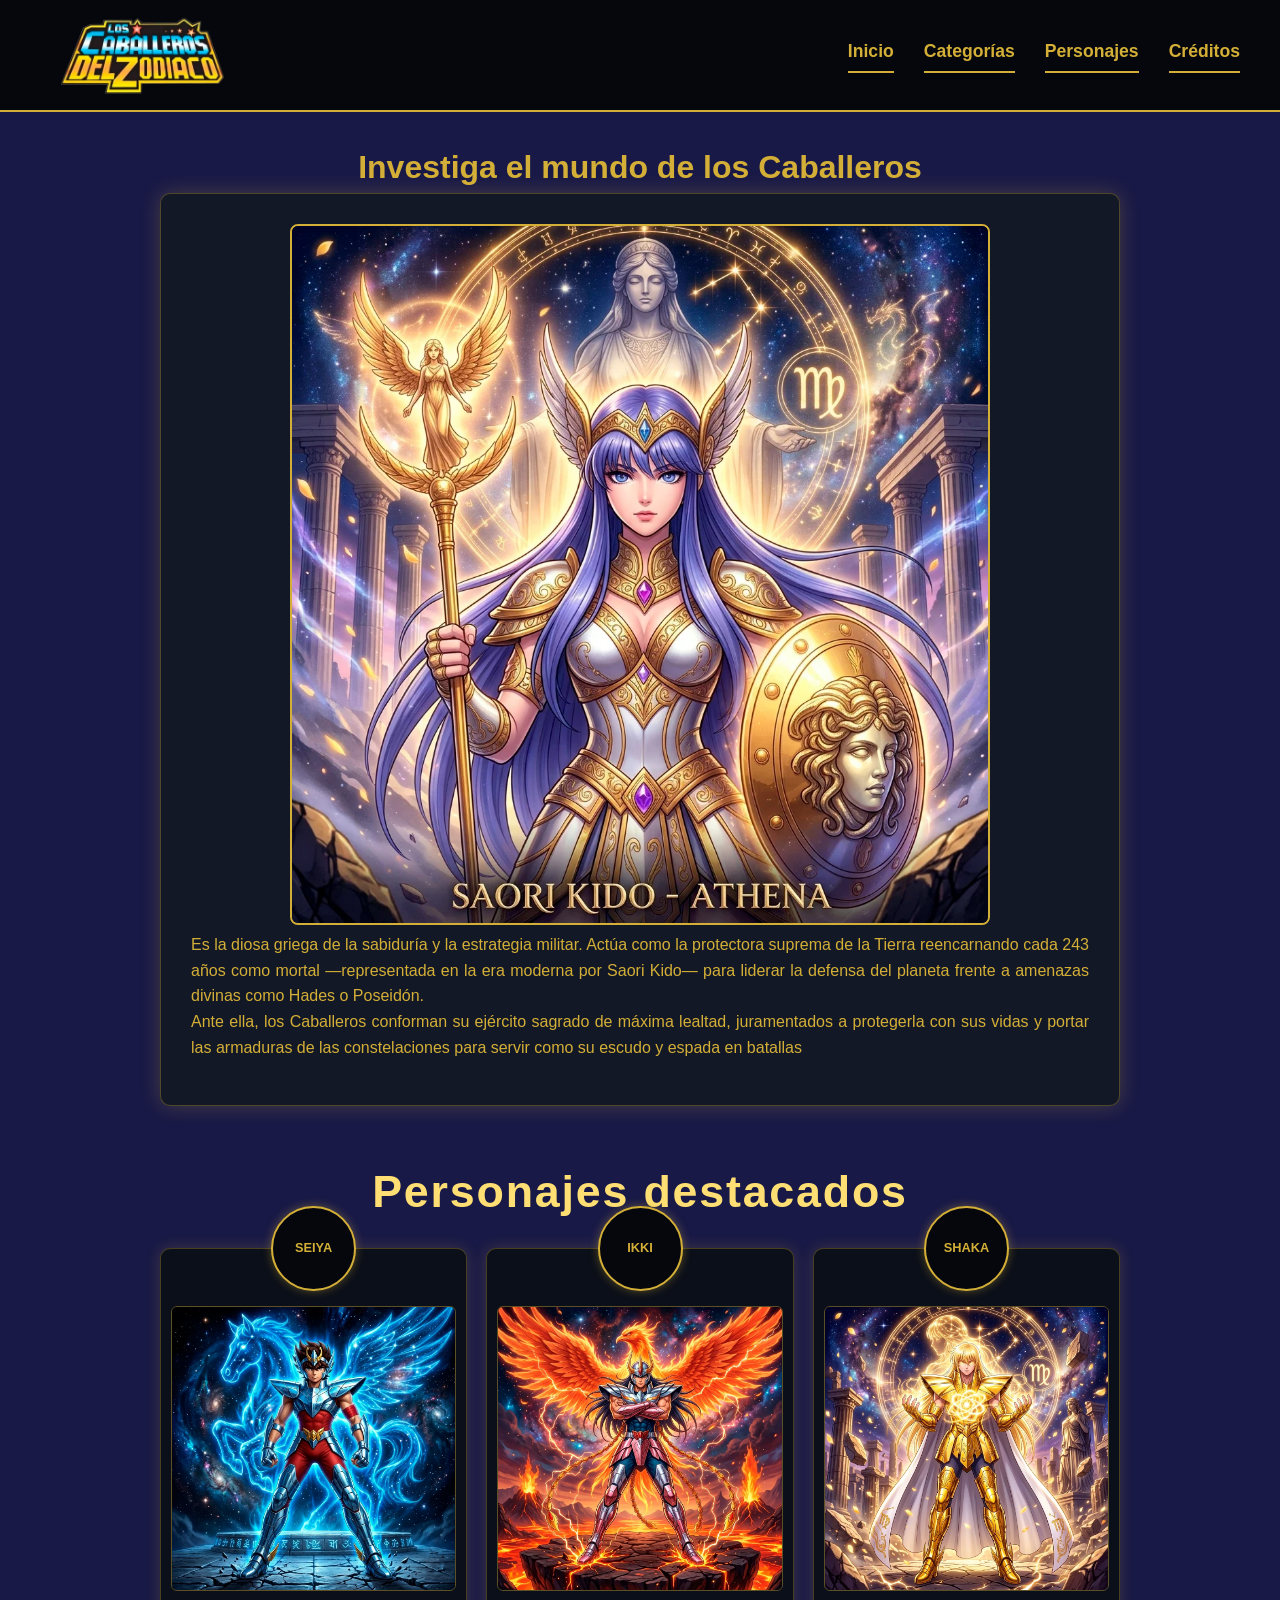
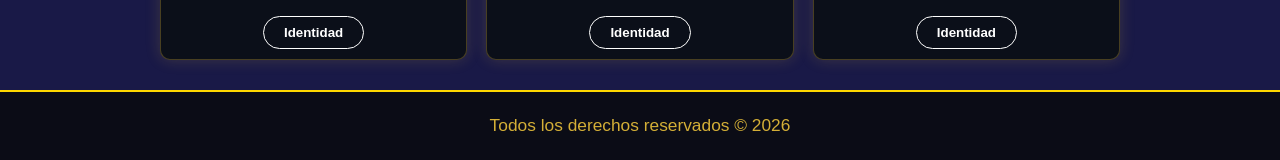
==== index.html @ bb69af12 "Sitio web Los Caballeros del Zodiaco - imagenes optimizadas Web" ====
<!DOCTYPE html>
<html lang="es">
<head>
    <meta charset="UTF-8">
    <meta name="viewport" content="width=device-width, initial-scale=1.0">
    <title>El Mundo de los Caballeros</title>
    <link rel="stylesheet" href="css/estilos.css">
    <link rel="shortcut icon" href="img/logos/logo_nav.webp">
</head>

<body>
    <!-- Pantalla de bienvenida / Intro animada -->
<div id="intro-screen">
    <!-- Haces de luz dorada/blanca que convergen -->
    <div class="luz luz-izquierda"></div>
    <div class="luz luz-derecha"></div>
    <div class="luz luz-abajo"></div>
    <div class="luz luz-arriba"></div>

    <!-- Imagen del logo exclusivo para la animación -->
    <img src="img/logos/logo_principal.webp" alt="Logo Intro" class="logo-animado">
</div>
   <header>
    <nav>
        <a href="index.html" class="logo-nav">
            <img src="img/logos/logo_nav.webp" alt="Logo Los Caballeros del Zodiaco"> </a>
        <a href="index.html">Inicio</a>
        <a href="categorias.html">Categorías</a>
        <a href="personajes.html">Personajes</a>
        <a href="creditos.html">Créditos</a>
    </nav>
</header>
    <main>
        <h1>Investiga el mundo de los Caballeros</h1>

        <section class="seccion-athena">
            <!-- Imagen central de Athena añadida -->
            <div class="athena-container">
                <img src="img/principal/athena.webp" alt="Saori Kido - Athena">
            </div>

            <p>Es la diosa griega de la sabiduría y la estrategia militar. Actúa como la protectora suprema de la Tierra reencarnando
             cada 243 años como mortal —representada en la era moderna por Saori Kido— para liderar la defensa del planeta frente a 
             amenazas divinas como Hades o Poseidón. <br> Ante ella, los Caballeros conforman su ejército sagrado de máxima lealtad, 
             juramentados a protegerla con sus vidas y portar las armaduras de las constelaciones para servir como su escudo y espada 
             en batallas</p>
        </section>

    <h2 class="titulo-personajes">Personajes destacados</h2>
        <div class="contenedor-personajes">      
            <div class="Seiya">
                 <h3>SEIYA</h3>
                <img src="img/principal/seiya.webp" alt="Seiya de Pegaso">
                <button type="button" class="btn-identidad" data-personaje="seiya">Identidad</button>
            </div>

            <div class="Ikki">
                <h3>IKKI</h3>
                <img src="img/principal/ikki.webp" alt="Ikki de Fénix">
                <button type="button" class="btn-identidad" data-personaje="ikki">Identidad</button>
            </div>

            <div class="Shaka">
                <h3>SHAKA</h3>
                <img src="img/principal/shaka.webp" alt="Shaka de Virgo">
                <button type="button" class="btn-identidad" data-personaje="shaka">Identidad</button>
            </div>
        </div>
</main>

<!-- VENTANA EMERGENTE (MODAL) DE IDENTIDAD -->
    <div id="modal-identidad" class="modal-overlay">
        <div class="modal-tarjeta">
            <button id="cerrar-modal" class="btn-cerrar">&times;</button>
            <h2 id="modal-nombre">Nombre</h2>
            <div class="modal-cuerpo">
                <p><strong>Constelación:</strong> <span id="modal-constelacion">-</span></p>
                <p><strong>Origen:</strong> <span id="modal-origen">-</span></p>
                <p><strong>Categoría:</strong> <span id="modal-categoria">-</span></p>
                <p><strong>Características principales:</strong> <span id="modal-caracteristicas">-</span></p>
            </div>
        </div>
    </div>
<footer class="footer-sitio">
        <p>Todos los derechos reservados &COPY; 2026</p>
</footer>

<script src="js/intro.js"></script>
<script src="js/identidad-modal.js"></script>

</body>

</html>
---- css/estilos.css ----
* {
    margin: 0;
    padding: 0;
    box-sizing: border-box;
}

/* ==========================================
   --- PANTALLA DE INTRO / ANIMACIÓN LOGO ---
   ========================================== */

#intro-screen {
    position: fixed;
    top: 0;
    left: 0;
    width: 100vw;
    height: 100vh;
    background-color: #05070d; 
    z-index: 9999;
    display: flex;
    justify-content: center;
    align-items: center;
    overflow: hidden;
    /* Aumentamos el tiempo total: la intro dura ahora 5.5s en total */
    animation: ocultarIntro 1s ease-in-out 5.0s forwards;
}

/* Base de los haces de luz */
.luz {
    position: absolute;
    background: linear-gradient(to right, rgba(255, 255, 255, 0.9), rgba(212, 175, 55, 0.9), rgba(255, 223, 115, 0));
    filter: blur(8px);
    box-shadow: 0 0 25px #d4af37, 0 0 40px #ffffff;
    opacity: 0;
}

/* 1. Luz desde la izquierda (Más lenta: 1.5s) */
.luz-izquierda {
    width: 60vw;
    height: 6px;
    top: 50%;
    left: -60vw;
    animation: entrarIzquierda 1.5s cubic-bezier(0.25, 1, 0.5, 1) 0.2s forwards;
}

/* 2. Luz desde la derecha (Más lenta: 1.5s) */
.luz-derecha {
    width: 60vw;
    height: 6px;
    top: 50%;
    right: -60vw;
    transform: rotate(180deg);
    animation: entrarDerecha 1.5s cubic-bezier(0.25, 1, 0.5, 1) 0.2s forwards;
}

/* 3. Luz desde abajo (Más lenta: 1.5s) */
.luz-abajo {
    width: 6px;
    height: 60vh;
    left: 50%;
    bottom: -60vh;
    background: linear-gradient(to top, rgba(255, 255, 255, 0.9), rgba(212, 175, 55, 0.9), rgba(255, 223, 115, 0));
    animation: entrarAbajo 1.5s cubic-bezier(0.25, 1, 0.5, 1) 0.2s forwards;
}

/* 4. Luz desde arriba (Más lenta: 1.5s) */
.luz-arriba {
    width: 6px;
    height: 60vh;
    left: 50%;
    top: -60vh;
    background: linear-gradient(to bottom, rgba(255, 255, 255, 0.9), rgba(212, 175, 55, 0.9), rgba(255, 223, 115, 0));
    animation: entrarArriba 1.5s cubic-bezier(0.25, 1, 0.5, 1) 0.2s forwards;
}

/* Imagen del Logo Deslizante (Más grande e imponente) */
.logo-animado {
    max-width: 480px; /* Incrementado para que se vea más grande */
    width: 85%;       /* Ocupa mayor porcentaje en pantallas chicas */
    height: auto;
    position: absolute;
    top: -350px; 
    opacity: 0;
    /* Descenso más pausado y elegante (1.5s) que arranca cuando las luces convergen (a los 1.6s) */
    animation: deslizarLogo 1.5s cubic-bezier(0.175, 0.885, 0.32, 1.275) 1.6s forwards;
}

/* --- KEYFRAMES / SECUENCIAS DE ANIMACIÓN --- */

@keyframes entrarIzquierda {
    0% { left: -60vw; opacity: 0; }
    50% { opacity: 1; }
    100% { left: 50%; opacity: 1; width: 0; }
}

@keyframes entrarDerecha {
    0% { right: -60vw; opacity: 0; }
    50% { opacity: 1; }
    100% { right: 50%; opacity: 1; width: 0; }
}

@keyframes entrarAbajo {
    0% { bottom: -60vh; opacity: 0; }
    50% { opacity: 1; }
    100% { bottom: 50%; opacity: 1; height: 0; }
}

@keyframes entrarArriba {
    0% { top: -60vh; opacity: 0; }
    50% { opacity: 1; }
    100% { top: 50%; opacity: 1; height: 0; }
}

@keyframes deslizarLogo {
    0% {
        top: -350px;
        opacity: 0;
        transform: scale(0.5);
    }
    70% {
        top: 50%;
        transform: translateY(-50%) scale(1.03); 
        opacity: 1;
        filter: drop-shadow(0 0 30px rgba(212, 175, 55, 0.9));
    }
    100% {
        top: 50%;
        transform: translateY(-50%) scale(1);
        opacity: 1;
        filter: drop-shadow(0 0 20px rgba(212, 175, 55, 0.7));
    }
}

@keyframes ocultarIntro {
    0% { opacity: 1; visibility: visible; }
    100% { opacity: 0; visibility: hidden; }
}

/* Fondo general del cuerpo (azul oscuro profundo) */
body {
    background-color: #191947; /* Azul oscuro profundo */
    color: #d4af37; /* Color dorado para el texto */
    font-family: Arial, sans-serif;
    line-height: 1.6;
    /* Columna de altura mínima para que el footer quede siempre al pie */
    min-height: 100vh;
    min-height: 100dvh;
    display: flex;
    flex-direction: column;
    align-items: center;
}

/* --- HEADER Y NAVEGACIÓN --- */
header {
    background-color: #05070d; 
    padding: 15px 30px;
    border-bottom: 2px solid #d4af37; 
}

nav {
    display: flex;
    align-items: center;
    gap: 30px;
    width: 100%;
    max-width: 1200px;
    margin: 0 auto; /* Centra la barra completa si hay espacio de sobra */
}

/* Estilo del logo: se alinea a la izquierda y se le da un margen para que no se pegue al borde */
.logo-nav {
    margin-right: auto; /* Esto empuja todo lo demás (los links) hacia la derecha */
    margin-left: 20px;  /* Separa el logo del borde izquierdo de la pantalla */
}

.logo-nav img {
    height: 80px; 
    width: auto;
    display: block;
}

/* Enlaces del nav con color dorado y la línea de vínculo abajo */
nav a:not(.logo-nav) {
    color: #d4af37; 
    text-decoration: none;
    font-weight: bold;
    font-size: 1.1rem;
    padding-bottom: 5px; /* Espacio para que la línea no quede pegada al texto */
    border-bottom: 2px solid #d4af37; /* Línea estática debajo de cada enlace */
    transition: all 0.3s ease;
}

/* Efecto al pasar el mouse por los enlaces */
nav a:not(.logo-nav):hover {
    color: #ffdf73; 
    border-bottom-color: #ffdf73; /* La línea también brilla o aclara al pasar el mouse */
    text-shadow: 0 0 5px rgba(212, 175, 55, 0.5);
}

/* --- CONTENIDO PRINCIPAL (MAIN) --- */
main {
    max-width: 1000px;
    margin: 30px auto;
    padding: 0 20px;
    text-align: center;
    flex: 1 0 auto;
    width: 100%;
}

/* Header y footer ocupan todo el ancho y no se encogen */
header,
.footer-sitio {
    flex-shrink: 0;
    align-self: stretch;
}

/* Sección Athena */
.seccion-athena {
    background-color: #121826; /* Fondo oscuro integrado al body */
    padding: 30px;
    border-radius: 10px;
    margin-bottom: 50px;
    /* Sombra dorada muy sutil */
    box-shadow: 0 0 20px rgba(212, 175, 55, 0.25);
    border: 1px solid rgba(212, 175, 55, 0.3);
}

.athena-container img {
    max-width: 78%;
    height: auto;
    border-radius: 8px;
    border: 2px solid #d4af37;
}

.seccion-athena p {
    text-align: justify;
    margin-bottom: 15px;
    color: #d4af37; /* Aseguramos que el texto sea perfectamente legible */
}

/* --- CONTENEDOR DE PERSONAJES DESTACADOS  --- */
.Seiya, .Ikki, .Shaka {
    background-color: #0b0f19;
    /* Sombra dorada muy sutil para cada tarjeta */
    box-shadow: 0 0 15px rgba(212, 175, 55, 0.2);
    border: 1px solid rgba(212, 175, 55, 0.3);
    border-radius: 10px;
    padding: 10px;
    flex: 1; /* Para que se distribuyan de forma equitativa en la fila */
    max-width: 32%; /* Asegura que entren los tres juntos */
    display: flex;
    flex-direction: column;
    align-items: center;
}

/* Selector contenedor para alinear los 3 personajes uno al lado del otro */
.contenedor-personajes {
    display: flex;
    justify-content: space-between;
    gap: 10px;
    margin-top: 20px;
}

.Seiya img, .Ikki img, .Shaka img {
    width: 100%;
    height: auto;
    border-radius: 6px;
    margin-bottom: 15px;
    border: 1px solid rgba(212, 175, 55, 0.4);
}

/* Círculos dorados para los nombres de los 3 personajes */
.Seiya h3:first-of-type, 
.Ikki h3:first-of-type, 
.Shaka h3:first-of-type {
    width: 85px;
    height: 85px;
    background-color: #05070d; /* Fondo oscuro por dentro del círculo */
    border: 2px solid #d4af37;  /* Círculo de color dorado */
    border-radius: 50%;
    display: flex;
    align-items: center;
    justify-content: center;
    margin: -53px auto 15px auto; /* Efecto flotante sobre la imagen */
    font-size: 0.8rem;
    color: #d4af37;             /* Letras doradas */
    text-align: center;
    box-shadow: 0 0 10px rgba(212, 175, 55, 0.4);
}

/* Botones de Identidad */
.btn-identidad {
    background-color: transparent;
    color: #ffffff;
    border: 1px solid #ffffff;
    padding: 8px 20px;
    border-radius: 20px;
    cursor: pointer;
    font-weight: bold;
    margin-top: 10px;
    transition: all 0.3s ease;
}

.btn-identidad:hover {
    background-color: #d4af37;
    border-color: #d4af37;
    color: #0b0f19;
}

/* Botones de Categorias */
.btn-categoria {
    display: inline-flex;
    align-items: center;
    justify-content: center;
    gap: 10px;
    width: 240px;
    min-height: 56px;
    padding: 14px 20px;
    border: 1px solid rgba(0, 0, 0, 0.45);
    border-radius: 10px;
    font-family: 'Segoe UI', Tahoma, Geneva, Verdana, sans-serif;
    font-weight: 800;
    font-size: 1rem;
    letter-spacing: 0.02em;
    color: #111111;
    text-decoration: none;
    cursor: pointer;
    background: linear-gradient(180deg,
            var(--metal-light) 0%,
            var(--metal) 45%,
            var(--metal-dark) 100%);
    box-shadow:
        inset 0 1px 0 rgba(255, 255, 255, 0.75),
        inset 0 -3px 0 rgba(0, 0, 0, 0.25),
        0 5px 0 var(--metal-edge),
        0 8px 14px rgba(0, 0, 0, 0.35);
    transition: transform 0.12s ease, box-shadow 0.12s ease, filter 0.2s ease;
}

.btn-categoria:hover {
    filter: brightness(1.08);
    transform: translateY(-1px);
    box-shadow:
        inset 0 1px 0 rgba(255, 255, 255, 0.85),
        inset 0 -3px 0 rgba(0, 0, 0, 0.25),
        0 6px 0 var(--metal-edge),
        0 10px 18px rgba(0, 0, 0, 0.4);
}

.btn-categoria:active {
    transform: translateY(4px);
    box-shadow:
        inset 0 2px 4px rgba(0, 0, 0, 0.35),
        0 1px 0 var(--metal-edge),
        0 3px 6px rgba(0, 0, 0, 0.3);
}

.btn-categoria:focus-visible {
    outline: 2px solid #ffffff;
    outline-offset: 3px;
}

.btn-categoria .text-arrow {
    transition: transform 0.3s ease;
}

.btn-categoria:hover .text-arrow {
    transform: translateX(4px);
}

.btn-bronce {
    --metal-light: #f3c08a;
    --metal: #cd7f32;
    --metal-dark: #8a4a18;
    --metal-edge: #5a2e0c;
}

.btn-oro {
    --metal-light: #fff3a6;
    --metal: #ffd700;
    --metal-dark: #b8860b;
    --metal-edge: #7a5c00;
}

.btn-plata {
    --metal-light: #ffffff;
    --metal: #d0d0d0;
    --metal-dark: #8e8e8e;
    --metal-edge: #5f5f5f;
}

/* ==========================================
   --- VENTANA EMERGENTE (MODAL) ---
   ========================================== */

/* Fondo translúcido que cubre toda la pantalla */
.modal-overlay {
    position: fixed;
    top: 0;
    left: 0;
    width: 100vw;
    height: 100vh;
    background-color: rgba(5, 7, 13, 0.85); /* Vidrio ahumado / translúcido oscuro */
    display: flex;
    justify-content: center;
    align-items: center;
    z-index: 10000;
    opacity: 0;
    visibility: hidden;
    transition: all 0.3s ease-in-out;
}

/* Clase que activaremos con JS para mostrar el modal */
.modal-overlay.activo {
    opacity: 1;
    visibility: visible;
}

/* Tarjeta interna del modal */
.modal-tarjeta {
    background-color: #0b0f19;
    border: 2px solid #d4af37;
    box-shadow: 0 0 30px rgba(212, 175, 55, 0.4);
    border-radius: 12px;
    padding: 35px 30px;
    width: 90%;
    max-width: 500px;
    position: relative;
    color: #ffffff;
    text-align: left;
    transform: translateY(-20px);
    transition: transform 0.3s ease-in-out;
}

.modal-overlay.activo .modal-tarjeta {
    transform: translateY(0);
}

/* Título dentro del modal */
.modal-tarjeta h2 {
    color: #ffdf73;
    font-size: 1.6rem;
    margin-bottom: 20px;
    border-bottom: 1px solid rgba(212, 175, 55, 0.3);
    padding-bottom: 10px;
    text-align: center;
}

/* Textos de los campos */
.modal-cuerpo p {
    margin-bottom: 12px;
    font-size: 1.05rem;
    color: #d4af37;
}

.modal-cuerpo p strong {
    color: #ffffff;
}

/* Botón de cerrar (la 'X') */
.btn-cerrar {
    position: absolute;
    top: 15px;
    right: 20px;
    background: transparent;
    border: none;
    color: #d4af37;
    font-size: 1.8rem;
    cursor: pointer;
    font-weight: bold;
    transition: color 0.2s ease;
}

.btn-cerrar:hover {
    color: #ffdf73;
    text-shadow: 0 0 8px rgba(212, 175, 55, 0.8);
}


/* --- GRILLA DE TARJETAS (3 por línea) --- */
.grilla-cards {
    display: grid;
    grid-template-columns: repeat(3, 1fr); /* Fuerza exactamente 3 columnas en escritorio */
    gap: 25px;
    margin-top: 30px;
}

/* --- CRÉDITOS / EQUIPO DE DESARROLLO --- */

.equipo-main {
    max-width: 1080px;
    margin: 0 auto;
    padding: 56px 20px 72px;
    text-align: center;
}

.equipo-titulo {
    margin: 0;
    font-size: clamp(2rem, 5vw, 2.9rem);
    font-weight: 800;
    line-height: 1.15;
    letter-spacing: 0.02em;
    color: #ffdf73;
    text-shadow: 0 2px 8px rgba(0, 0, 0, 0.55);
}

.equipo-titulo::after {
    content: "";
    display: block;
    width: 64px;
    height: 3px;
    margin: 18px auto 0;
    border-radius: 2px;
    background: linear-gradient(90deg, transparent, #ffd700, transparent);
}

/* Frase colaborativa: una sola línea, grande y en cursiva */
.equipo-intro {
    max-width: none;
    margin: 2.6em auto 0;
    font-size: clamp(1.2rem, 2.6vw, 1.55rem);
    font-style: italic;
    line-height: 1.4;
    color: #dbe2ee;
    white-space: nowrap;
}

/* Lista centrada de integrantes */
.equipo-lista {
    max-width: 860px;
    margin: 3.2em auto 0;
    padding: 0;
    list-style: none;
    border-top: 1px solid rgba(212, 175, 55, 0.28);
}

.fila-equipo {
    display: flex;
    flex-wrap: wrap;
    justify-content: center;
    align-items: baseline;
    gap: 4px 14px;
    padding: 18px 6px;
    border-bottom: 1px solid rgba(212, 175, 55, 0.16);
    text-align: center;
    transition: background 0.2s ease;
}

.fila-equipo:hover {
    background: rgba(212, 175, 55, 0.05);
}

.fila-nombre {
    font-size: 1.2rem;
    font-weight: 700;
    color: #f2f4f8;
}

.fila-rol {
    font-size: 1rem;
    font-weight: 700;
    letter-spacing: 0.08em;
    text-transform: uppercase;
    color: #d4af37;
}

/* Separador fino entre el nombre y el rol */
.fila-rol::before {
    content: "—";
    margin-right: 12px;
    color: rgba(212, 175, 55, 0.5);
}

/* Responsive de Créditos */
@media (max-width: 900px) {
    .equipo-intro {
        font-size: 1.3rem;
    }
}

@media (max-width: 640px) {
    .equipo-main {
        padding: 36px 16px 72px;
    }

    .equipo-intro {
        white-space: normal;
        font-size: 1.15rem;
    }

    .fila-equipo {
        gap: 2px 10px;
        padding: 16px 4px;
    }

    .fila-nombre {
        font-size: 1.1rem;
    }

    .fila-rol {
        font-size: 0.95rem;
    }
}

@media (prefers-reduced-motion: reduce) {
    .fila-equipo {
        transition: none;
    }
}




/* ==========================================
   --- PÁGINA DE CATEGORÍAS ---
   ========================================== */

.categorias-main {
    max-width: 1000px;
    margin: 40px auto;
    padding: 0 20px;
    text-align: left;
}

/* --- Título de la página --- */

.categorias-titulo {
    margin: 0 0 34px;
    text-align: center;
    font-size: clamp(1.7rem, 4vw, 2.5rem);
    font-weight: 800;
    line-height: 1.2;
    letter-spacing: 0.02em;
    color: #ffdf73;
    text-shadow: 0 2px 8px rgba(0, 0, 0, 0.55);
}

/* --- Pestañas + panel --- */

.categorias-tabs {
    max-width: 880px;
    margin: 0 auto;
}

.selector-categorias {
    position: relative;
    z-index: 2;
    display: flex;
    flex-wrap: wrap;
    gap: 6px;
    margin: 0;
    padding: 0 0 0 12px;
    border: 0;
}

.tab-categoria {
    display: inline-flex;
    align-items: center;
    padding: 12px 26px;
    margin-bottom: -1px;
    border: 1px solid rgba(212, 175, 55, 0.28);
    border-radius: 10px 10px 0 0;
    background: #0b0f19;
    color: rgba(212, 175, 55, 0.72);
    font-family: inherit;
    font-size: 1rem;
    font-weight: 700;
    letter-spacing: 0.04em;
    cursor: pointer;
    transition: color 0.18s ease, background 0.18s ease, border-color 0.18s ease;
}

.tab-categoria:hover {
    color: #ffdf73;
    background: #131a2e;
    border-color: rgba(212, 175, 55, 0.45);
}

.tab-categoria:focus-visible {
    outline: 2px solid #ffffff;
    outline-offset: 2px;
}

.tab-categoria[aria-selected="true"] {
    background: #10142b;
    color: #ffdf73;
    border-color: rgba(212, 175, 55, 0.55);
    border-bottom-color: #10142b;
    box-shadow: inset 0 2px 0 #ffd700;
}

/* La "x" solo se ve en la pestaña activa; el espacio queda reservado
   para que el ancho de la pestaña no salte. Va como badge circular. */
.tab-cerrar {
    display: inline-flex;
    align-items: center;
    justify-content: center;
    width: 1.4em;
    height: 1.4em;
    margin-left: 10px;
    border: 1px solid rgba(212, 175, 55, 0.5);
    border-radius: 50%;
    background: rgba(212, 175, 55, 0.12);
    color: #ffdf73;
    font-size: 1em;
    line-height: 1;
    visibility: hidden;
    transition: background 0.18s ease, color 0.18s ease, border-color 0.18s ease;
}

.tab-categoria[aria-selected="true"] .tab-cerrar {
    visibility: visible;
}

/* Al pasar el mouse, se rellena de dorado */
.tab-categoria[aria-selected="true"]:hover .tab-cerrar {
    background: #d4af37;
    color: #12162a;
    border-color: #d4af37;
}

.categorias-panel {
    position: relative;
    z-index: 1;
    padding: 38px 40px 42px;
    background: #10142b;
    border: 1px solid rgba(212, 175, 55, 0.55);
    border-radius: 12px;
    box-shadow: 0 18px 40px rgba(0, 0, 0, 0.35);
}

.categorias-aviso {
    margin: 8px 0 12px;
    text-align: center;
    font-size: 1.0625rem;
    font-style: italic;
    color: rgba(212, 175, 55, 0.8);
}

/* --- Bloque de cada categoría --- */

.categoria-bloque {
    display: block;
    padding: 0;
}

/* El atributo hidden no gana contra display:grid/block */
.categoria-bloque[hidden] {
    display: none;
}

.categoria-bloque:not([hidden]) {
    animation: categoria-aparecer 0.3s ease both;
}

@keyframes categoria-aparecer {
    from {
        opacity: 0;
        transform: translateY(10px);
    }

    to {
        opacity: 1;
        transform: translateY(0);
    }
}

.categoria-titulo {
    margin: 0 0 28px;
    text-align: center;
    position: relative;
    font-size: clamp(2.4rem, 5vw, 3.4rem);
    line-height: 1;
    font-weight: 900;
    letter-spacing: 0.06em;
    text-transform: uppercase;
    color: #d4af37; /* Fallback para navegadores sin background-clip */
    filter: drop-shadow(0 2px 2px rgba(0, 0, 0, 0.55));
}

.categoria-titulo::after {
    content: "";
    display: block;
    width: 72px;
    height: 3px;
    margin: 16px auto 0;
    border-radius: 2px;
    background: linear-gradient(90deg, transparent, var(--titulo-medio), transparent);
}

@supports ((-webkit-background-clip: text) or (background-clip: text)) {
    .categoria-titulo {
        background: linear-gradient(160deg,
                var(--titulo-claro) 0%,
                var(--titulo-medio) 45%,
                var(--titulo-oscuro) 70%,
                var(--titulo-brillo) 100%);
        -webkit-background-clip: text;
        background-clip: text;
        -webkit-text-fill-color: transparent;
        color: transparent;
    }
}

.categoria-bloque.bronce {
    --titulo-claro: #ffe6c7;
    --titulo-medio: #e6a257;
    --titulo-oscuro: #c17428;
    --titulo-brillo: #ffd9a8;
}

.categoria-bloque.oro {
    --titulo-claro: #fff6b0;
    --titulo-medio: #ffd700;
    --titulo-oscuro: #b8860b;
    --titulo-brillo: #fffbe0;
}

.categoria-bloque.plata {
    --titulo-claro: #ffffff;
    --titulo-medio: #d0d0d0;
    --titulo-oscuro: #8e8e8e;
    --titulo-brillo: #ffffff;
}

.categoria-texto {
    max-width: 66ch;
    margin: 0 auto 3em; /* 3em = dos líneas de interlineado */
    color: #d4af37;
    text-align: left;
    font-size: 1.125rem;
    line-height: 1.5;
}

.categoria-texto:last-of-type {
    margin-bottom: 0;
}

.categoria-accion {
    display: flex;
    justify-content: center;
    margin-top: 2.6em;
}

/* ==========================================
   --- CARRUSEL DE PERSONAJES ---
   ========================================== */

.carrusel-overlay {
    position: fixed;
    inset: 0;
    z-index: 1000;
    display: flex;
    align-items: center;
    justify-content: center;
    padding: 24px;
    background: rgba(5, 7, 13, 0.9);
    opacity: 0;
    visibility: hidden;
    transition: opacity 0.25s ease, visibility 0s linear 0.25s;
}

.carrusel-overlay.activo {
    opacity: 1;
    visibility: visible;
    transition: opacity 0.25s ease, visibility 0s linear 0s;
}

.carrusel-contenedor {
    display: flex;
    flex-direction: column;
    width: min(720px, 100%);
    max-height: calc(100vh - 48px);
    padding: 20px 22px 24px;
    text-align: center;
    background: linear-gradient(180deg, #151b2b 0%, #0b0f19 100%);
    border: 1px solid rgba(212, 175, 55, 0.45);
    border-radius: 16px;
    box-shadow: 0 0 30px rgba(212, 175, 55, 0.25);
    transform: translateY(12px) scale(0.98);
    transition: transform 0.25s ease;
}

.carrusel-overlay.activo .carrusel-contenedor {
    transform: translateY(0) scale(1);
}

.carrusel-encabezado {
    display: flex;
    align-items: baseline;
    justify-content: space-between;
    gap: 16px;
    margin-bottom: 12px;
}

.carrusel-titulo {
    font-size: 1.4rem;
    color: #ffdf73;
    text-transform: uppercase;
    letter-spacing: 0.05em;
}

.carrusel-contador {
    color: #d4af37;
    font-size: 0.9rem;
    font-weight: bold;
    white-space: nowrap;
}

.carrusel-escenario {
    display: flex;
    flex: 1;
    align-items: center;
    gap: 12px;
    min-height: 0;
}

.carrusel-figura {
    display: flex;
    flex: 1;
    flex-direction: column;
    align-items: center;
    justify-content: center;
    gap: 12px;
    min-width: 0;
}

.carrusel-imagen {
    width: auto;
    height: auto;
    max-width: 100%;
    max-height: min(60vh, 520px);
    object-fit: contain;
    background: #05070d;
    border: 1px solid rgba(212, 175, 55, 0.35);
    border-radius: 10px;
}

.carrusel-nombre {
    color: #ffdf73;
    font-size: 1.15rem;
    font-weight: bold;
}

.carrusel-flecha {
    display: inline-flex;
    flex: 0 0 auto;
    align-items: center;
    justify-content: center;
    width: 48px;
    height: 48px;
    border: 1px solid rgba(212, 175, 55, 0.6);
    border-radius: 50%;
    background: rgba(5, 7, 13, 0.7);
    color: #ffdf73;
    font-size: 1.3rem;
    line-height: 1;
    cursor: pointer;
    transition: background 0.2s ease, transform 0.2s ease;
}

.carrusel-flecha:hover {
    background: rgba(212, 175, 55, 0.2);
    transform: scale(1.06);
}

.carrusel-flecha:focus-visible,
.btn-detener:focus-visible {
    outline: 2px solid #ffffff;
    outline-offset: 3px;
}

.carrusel-pie {
    display: flex;
    justify-content: center;
    margin-top: 16px;
}

.btn-detener {
    padding: 11px 30px;
    border: 1px solid #d4af37;
    border-radius: 24px;
    background: transparent;
    color: #ffdf73;
    font-size: 1rem;
    font-weight: bold;
    cursor: pointer;
    transition: background 0.2s ease, color 0.2s ease;
}

.btn-detener:hover {
    background: #d4af37;
    color: #0b0f19;
}

body.carrusel-abierto {
    overflow: hidden;
}

/* ==========================================
   --- DISEÑO RESPONSIVO (MEDIA QUERIES) ---
   ========================================== */

/* Para tablets y pantallas medianas (hasta 992px) */
@media (max-width: 992px) {
    .contenedor-personajes {
        flex-wrap: wrap;
        justify-content: center;
    }

    .Seiya, .Ikki, .Shaka {
        max-width: 45%;
        margin-bottom: 50px;
    }
}

/* Para teléfonos celulares (hasta 768px) */
@media (max-width: 768px) {
    /* Ajustar la navegación para que baje en columna o se ajuste */
    nav {
        flex-direction: column;
        gap: 15px;
        align-items: flex-start; /* Alinea los elementos de la nav hacia la izquierda en móviles */
    }

    /* Mantenemos el logo en la izquierda sin centrarlo */
    .logo-nav {
        margin: 0; 
        margin-left: 5px; /* Un pequeño margen para que no se pegue al borde izquierdo */
    }

    /* Apilar los personajes uno debajo del otro */
    .contenedor-personajes {
        flex-direction: column;
        align-items: center;
    }

    .Seiya, .Ikki, .Shaka {
        max-width: 100%;
        width: 100%;
    }

    header {
        padding: 10px 15px;
    }

    .grilla-cards {
        grid-template-columns: 1fr;
    }
}

.footer-sitio {
  background-color: #0b0c16;
  color: #d4af37;
  text-align: center;
  padding: 20px;
  font-family: sans-serif;
  font-size: 1.0833rem;
  border-top: 2px solid #ffd700;
}

/* Ajustes responsivos de la página de categorías y el carrusel */
@media (max-width: 768px) {
    .categorias-main {
        margin: 24px auto;
        padding: 0 16px;
    }

    .categorias-panel {
        padding: 28px 24px 32px;
    }

    .categoria-titulo {
        font-size: clamp(2rem, 12vw, 2.8rem);
    }

    .categoria-texto {
        max-width: none;
    }

    .categoria-accion {
        margin-top: 2.2em;
    }

    .btn-categoria {
        width: 100%;
        max-width: 300px;
    }

    .carrusel-overlay {
        padding: 12px;
    }

    .carrusel-contenedor {
        max-height: calc(100vh - 24px);
        padding: 16px;
    }

    .carrusel-encabezado {
        flex-direction: column;
        align-items: center;
        gap: 4px;
    }

    .carrusel-escenario {
        gap: 6px;
    }

    .carrusel-flecha {
        width: 40px;
        height: 40px;
        font-size: 1.1rem;
    }

    .carrusel-imagen {
        max-height: 52vh;
    }
}

/* Para teléfonos pequeños (hasta 480px): pestañas compactas */
@media (max-width: 480px) {
    .selector-categorias {
        padding-left: 0;
        gap: 4px;
    }

    .tab-categoria {
        flex: 1 1 auto;
        justify-content: center;
        padding: 10px 12px;
        font-size: 0.9rem;
    }

    .tab-cerrar {
        margin-left: 6px;
    }

    .categorias-panel {
        padding: 22px 18px 26px;
    }

    .categoria-texto {
        font-size: 1.0625rem;
        margin-bottom: 2.6em;
    }

    .categoria-texto:last-of-type {
        margin-bottom: 0;
    }
}

/* ==========================================
   --- PÁGINA DE PERSONAJES ---
   ========================================== */

.personajes-main {
    max-width: 1100px;
    margin: 40px auto;
    padding: 0 20px;
    text-align: center;
}

.titulo-personajes {
    color: #ffdf73;
    font-size: clamp(2rem, 5vw, 2.8rem);
    letter-spacing: 0.04em;
    margin-bottom: 10px;
}

.subtitulo-personajes {
    color: #d4af37;
    font-size: 1rem;
    margin-bottom: 24px;
}

/* --- Buscador --- */

.buscador-personajes {
    display: flex;
    gap: 12px;
    max-width: 640px;
    margin: 0 auto 18px;
}

#input-buscador {
    flex: 1;
    min-width: 0;
    padding: 13px 18px;
    background-color: #0b1329;
    border: 1px solid #2a4365;
    border-radius: 8px;
    color: #ffffff;
    font-size: 1rem;
    transition: border-color 0.3s ease, box-shadow 0.3s ease;
}

#input-buscador:focus {
    outline: none;
    border-color: #d4af37;
    box-shadow: 0 0 0 3px rgba(212, 175, 55, 0.2);
}

#input-buscador::placeholder {
    color: #718096;
    letter-spacing: 2px;
}

.btn-buscar {
    padding: 13px 26px;
    border: 1px solid #d4af37;
    border-radius: 8px;
    background-color: transparent;
    color: #ffdf73;
    font-size: 1rem;
    font-weight: bold;
    cursor: pointer;
    transition: background-color 0.2s ease, color 0.2s ease;
}

.btn-buscar:hover {
    background-color: #d4af37;
    color: #0b0f19;
}

.mensaje-busqueda {
    max-width: 640px;
    margin: 0 auto 20px;
    padding: 12px 16px;
    border: 1px dashed #2a4365;
    border-radius: 8px;
    background-color: #0b1329;
    color: #a0aec0;
    font-size: 1rem;
}

.mensaje-busqueda--alerta {
    border: 1px solid #ff6b6b;
    background-color: rgba(255, 68, 68, 0.12);
    color: #ffb3b3;
    font-weight: bold;
    box-shadow: 0 0 18px rgba(255, 68, 68, 0.25);
    animation: sacudirMensaje 0.45s ease-in-out 1;
}

.mensaje-busqueda--alerta::before {
    content: "⚠ ";
    color: #ff8a8a;
}

@keyframes sacudirMensaje {
    0%,
    100% {
        transform: translateX(0);
    }

    20% {
        transform: translateX(-6px);
    }

    40% {
        transform: translateX(6px);
    }

    60% {
        transform: translateX(-4px);
    }

    80% {
        transform: translateX(4px);
    }
}

#input-buscador.sin-resultados {
    border-color: #ff6b6b;
    box-shadow: 0 0 0 3px rgba(255, 107, 107, 0.25);
}

/* --- Secciones por categoría --- */

.seccion-categoria {
    padding: 36px 0;
    border-bottom: 1px solid rgba(212, 175, 55, 0.25);
}

.seccion-categoria:last-child {
    border-bottom: none;
}

.titulo-categoria-personajes {
    margin: 0 0 24px;
    font-size: clamp(1.6rem, 4vw, 2.2rem);
    font-weight: 900;
    letter-spacing: 0.05em;
    text-transform: uppercase;
    color: #d4af37;
    filter: drop-shadow(0 2px 2px rgba(0, 0, 0, 0.55));
}

@supports ((-webkit-background-clip: text) or (background-clip: text)) {
    .titulo-categoria-personajes {
        background: linear-gradient(160deg,
                var(--titulo-claro) 0%,
                var(--titulo-medio) 45%,
                var(--titulo-oscuro) 70%,
                var(--titulo-brillo) 100%);
        -webkit-background-clip: text;
        background-clip: text;
        -webkit-text-fill-color: transparent;
        color: transparent;
    }
}

.seccion-categoria.bronce {
    --titulo-claro: #ffe6c7;
    --titulo-medio: #e6a257;
    --titulo-oscuro: #c17428;
    --titulo-brillo: #ffd9a8;
}

.seccion-categoria.oro {
    --titulo-claro: #fff6b0;
    --titulo-medio: #ffd700;
    --titulo-oscuro: #b8860b;
    --titulo-brillo: #fffbe0;
}

.seccion-categoria.plata {
    --titulo-claro: #ffffff;
    --titulo-medio: #d0d0d0;
    --titulo-oscuro: #8e8e8e;
    --titulo-brillo: #ffffff;
}

/* --- Cards uniformes --- */

.card-personaje {
    display: flex;
    flex-direction: column;
    align-items: center;
    gap: 12px;
    height: 100%;
    padding: 16px;
    background-color: #0b0f19;
    border: 1px solid rgba(212, 175, 55, 0.3);
    border-radius: 10px;
    box-shadow: 0 0 15px rgba(212, 175, 55, 0.12);
    transition: transform 0.25s ease, box-shadow 0.25s ease, border-color 0.25s ease;
}

.card-personaje:hover {
    transform: translateY(-4px);
    border-color: rgba(212, 175, 55, 0.6);
    box-shadow: 0 8px 22px rgba(0, 0, 0, 0.35), 0 0 18px rgba(212, 175, 55, 0.25);
}

.card-personaje-imagen {
    width: 100%;
    aspect-ratio: 3 / 4;
    display: flex;
    align-items: center;
    justify-content: center;
    overflow: hidden;
    background-color: #05070d;
    border: 1px solid rgba(212, 175, 55, 0.35);
    border-radius: 8px;
}

.card-personaje-imagen img {
    width: 100%;
    height: 100%;
    object-fit: contain;
}

.card-personaje-nombre {
    color: #ffdf73;
    font-size: 1.05rem;
    line-height: 1.3;
    text-align: center;
}

.card-personaje .btn-identidad {
    margin-top: auto;
}

/* Resaltado de coincidencias del buscador */

.card-personaje.resaltado {
    border-color: #ffdf73;
    box-shadow: 0 0 0 2px rgba(255, 223, 115, 0.85), 0 0 26px rgba(255, 215, 0, 0.55);
    animation: pulsoResaltado 1.1s ease-in-out 2;
}

@keyframes pulsoResaltado {
    0%,
    100% {
        box-shadow: 0 0 0 2px rgba(255, 223, 115, 0.85), 0 0 18px rgba(255, 215, 0, 0.4);
    }

    50% {
        box-shadow: 0 0 0 4px rgba(255, 223, 115, 1), 0 0 34px rgba(255, 215, 0, 0.75);
    }
}

/* --- Modal de ficha (propio de esta página) --- */

.modal-ficha-overlay {
    position: fixed;
    inset: 0;
    z-index: 10000;
    display: flex;
    align-items: center;
    justify-content: center;
    padding: 20px;
    background-color: rgba(5, 7, 13, 0.88);
    opacity: 0;
    visibility: hidden;
    transition: opacity 0.28s ease, visibility 0s linear 0.28s;
}

.modal-ficha-overlay.activo {
    opacity: 1;
    visibility: visible;
    transition: opacity 0.28s ease, visibility 0s linear 0s;
}

.modal-ficha-tarjeta {
    position: relative;
    width: 100%;
    max-width: 620px;
    max-height: calc(100vh - 40px);
    overflow-y: auto;
    padding: 28px;
    text-align: left;
    color: #ffffff;
    background: linear-gradient(180deg, #151b2b 0%, #0b0f19 100%);
    border: 2px solid #d4af37;
    border-radius: 14px;
    box-shadow: 0 0 34px rgba(212, 175, 55, 0.4);
    transform: translateY(-18px) scale(0.98);
    transition: transform 0.28s ease;
}

.modal-ficha-overlay.activo .modal-ficha-tarjeta {
    transform: translateY(0) scale(1);
}

.modal-ficha-cerrar {
    position: absolute;
    top: 12px;
    right: 16px;
    padding: 0;
    border: none;
    background: transparent;
    color: #d4af37;
    font-size: 1.9rem;
    font-weight: bold;
    line-height: 1;
    cursor: pointer;
    transition: color 0.2s ease;
}

.modal-ficha-cerrar:hover {
    color: #ffdf73;
    text-shadow: 0 0 8px rgba(212, 175, 55, 0.8);
}

.modal-ficha-encabezado {
    display: flex;
    gap: 20px;
    align-items: center;
    margin-bottom: 22px;
    padding-bottom: 18px;
    border-bottom: 1px solid rgba(212, 175, 55, 0.3);
}

.modal-ficha-foto {
    flex: 0 0 120px;
    width: 120px;
    height: 150px;
    display: flex;
    align-items: center;
    justify-content: center;
    overflow: hidden;
    background-color: #05070d;
    border: 1px solid rgba(212, 175, 55, 0.45);
    border-radius: 8px;
}

.modal-ficha-foto img {
    width: 100%;
    height: 100%;
    object-fit: contain;
}

.modal-ficha-sin-imagen {
    display: none;
    padding: 10px;
    color: #d4af37;
    font-size: 0.85rem;
    line-height: 1.4;
    text-align: center;
}

.modal-ficha-foto img.sin-imagen {
    display: none;
}

.modal-ficha-foto img.sin-imagen + .modal-ficha-sin-imagen {
    display: block;
}

.modal-ficha-nombre {
    margin: 0 0 8px;
    color: #ffdf73;
    font-size: 1.5rem;
    line-height: 1.2;
}

.modal-ficha-categoria {
    display: inline-block;
    margin: 0;
    padding: 3px 12px;
    border: 1px solid rgba(212, 175, 55, 0.5);
    border-radius: 999px;
    background-color: rgba(212, 175, 55, 0.15);
    color: #ffdf73;
    font-size: 0.85rem;
    font-weight: bold;
}

.modal-ficha-datos {
    display: grid;
    grid-template-columns: repeat(2, minmax(0, 1fr));
    gap: 12px 22px;
    margin: 0;
}

.modal-ficha-datos > div {
    padding-bottom: 8px;
    border-bottom: 1px solid rgba(212, 175, 55, 0.18);
}

.modal-ficha-datos dt {
    color: #d4af37;
    font-size: 0.8rem;
    font-weight: bold;
    letter-spacing: 0.06em;
    text-transform: uppercase;
}

.modal-ficha-datos dd {
    margin: 2px 0 0;
    color: #ffffff;
    font-size: 1rem;
}

.modal-ficha-descripcion {
    grid-column: 1 / -1;
}

.modal-ficha-descripcion dd {
    color: #d4af37;
    line-height: 1.7;
    text-align: justify;
}

body.modal-abierto {
    overflow: hidden;
}

/* --- Responsivo de la página de personajes --- */

@media (min-width: 769px) and (max-width: 992px) {
    .personajes-main .grilla-cards {
        grid-template-columns: repeat(2, 1fr);
    }
}

@media (max-width: 768px) {
    .personajes-main {
        margin: 24px auto;
        padding: 0 16px;
    }

    .buscador-personajes {
        flex-direction: column;
    }

    .btn-buscar {
        width: 100%;
    }

    .modal-ficha-tarjeta {
        max-height: calc(100vh - 24px);
        padding: 22px 18px;
    }

    .modal-ficha-encabezado {
        flex-direction: column;
        align-items: flex-start;
        gap: 14px;
    }

    .modal-ficha-foto {
        width: 96px;
        height: 120px;
        flex-basis: 120px;
    }

    .modal-ficha-datos {
        grid-template-columns: 1fr;
    }
}

/* ==========================================
   --- BOTÓN "VOLVER ARRIBA" (Personajes) ---
   ========================================== */

.volver-arriba {
    position: fixed;
    right: 24px;
    bottom: 24px;
    z-index: 900; /* por debajo del modal (10000) */
    display: inline-flex;
    align-items: center;
    gap: 10px;
    padding: 12px 18px;
    border: 1px solid rgba(212, 175, 55, 0.55);
    border-radius: 999px;
    background: rgba(11, 15, 25, 0.92);
    color: #ffdf73;
    font: inherit;
    font-weight: 700;
    font-size: 0.95rem;
    cursor: pointer;
    box-shadow: 0 10px 26px rgba(0, 0, 0, 0.45);
    opacity: 0;
    visibility: hidden;
    transform: translateY(14px);
    transition: opacity 0.25s ease, transform 0.25s ease, visibility 0s linear 0.25s,
        background 0.2s ease, color 0.2s ease;
}

.volver-arriba.visible {
    opacity: 1;
    visibility: visible;
    transform: translateY(0);
    transition: opacity 0.25s ease, transform 0.25s ease, visibility 0s,
        background 0.2s ease, color 0.2s ease;
}

.volver-arriba:hover {
    background: #d4af37;
    color: #12162a;
}

.volver-arriba:focus-visible {
    outline: 2px solid #ffffff;
    outline-offset: 3px;
}

.volver-arriba svg {
    width: 20px;
    height: 20px;
    flex-shrink: 0;
}

/* En pantallas chicas: solo la flecha */
@media (max-width: 560px) {
    .volver-arriba {
        right: 16px;
        bottom: 16px;
        padding: 14px;
        border-radius: 50%;
    }

    .volver-arriba-texto {
        display: none;
    }
}

@media (prefers-reduced-motion: reduce) {

    .volver-arriba,
    .volver-arriba.visible {
        transition: none;
    }
}
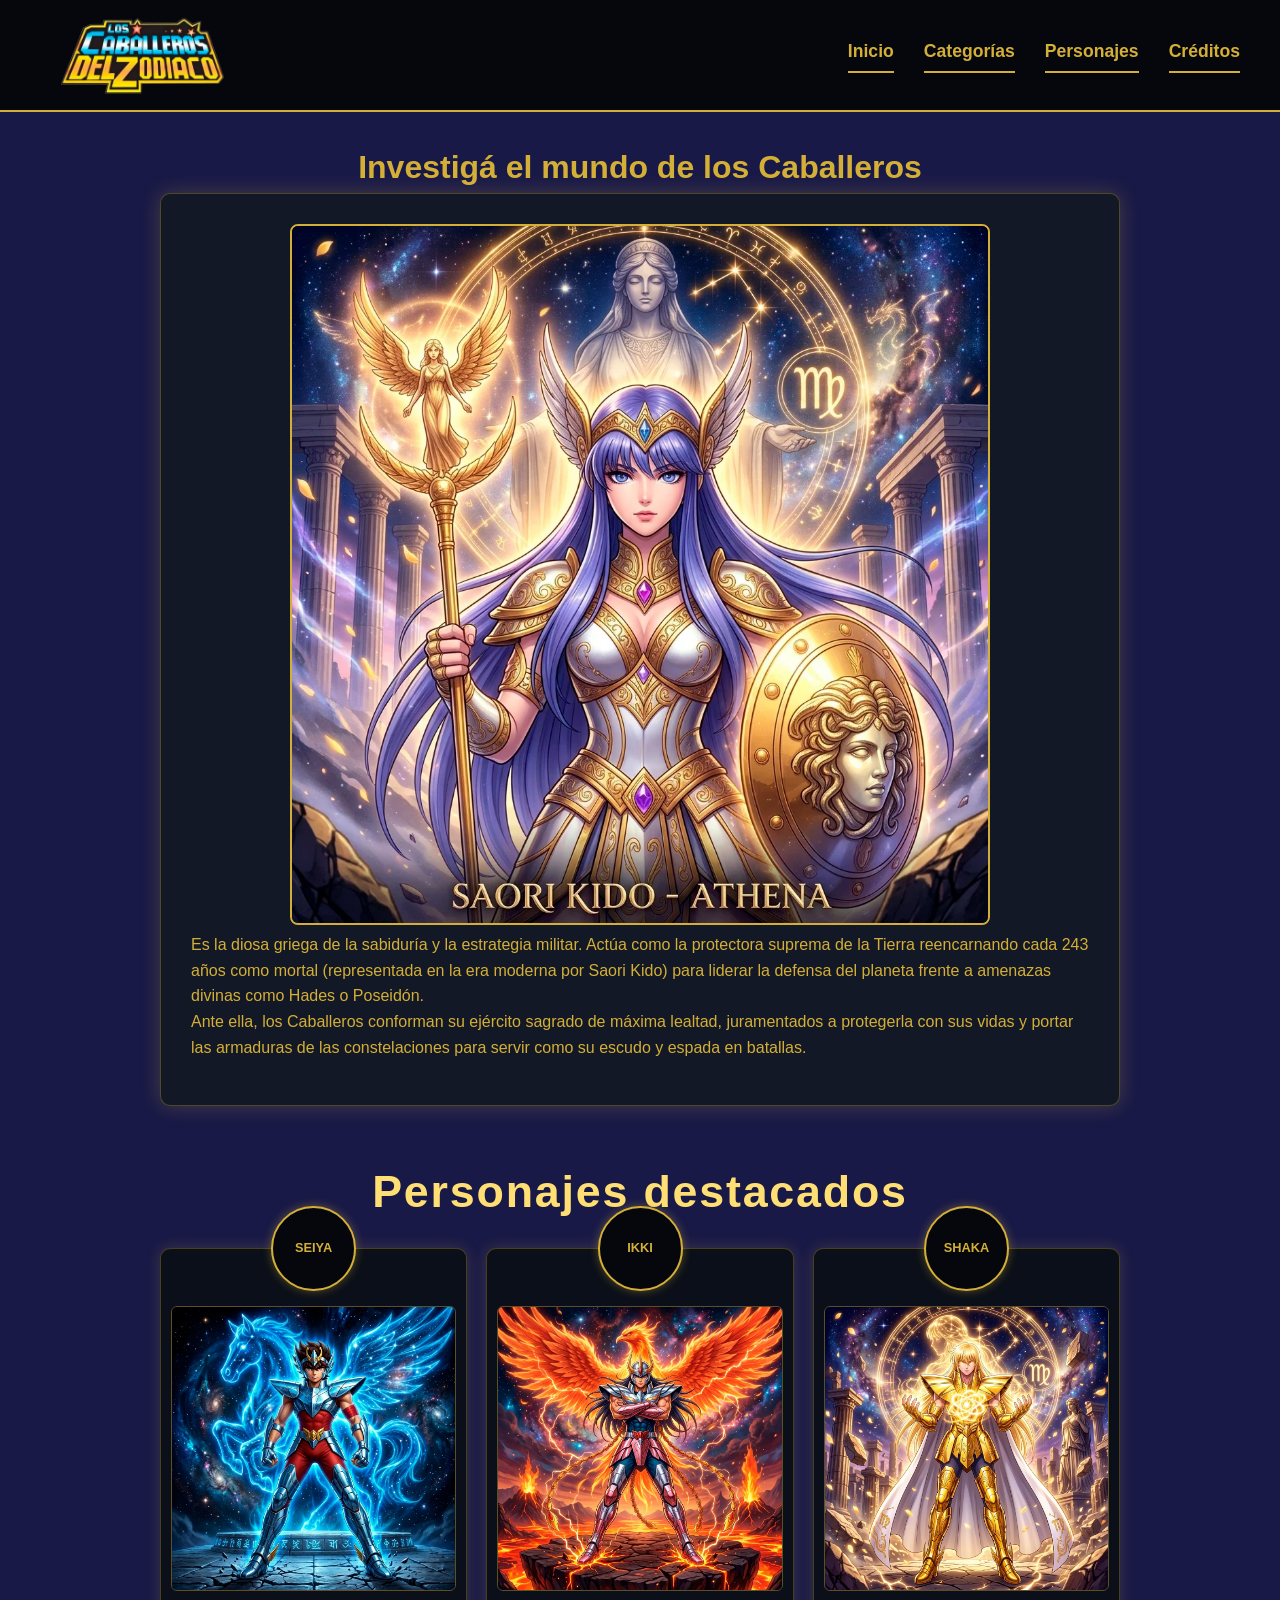
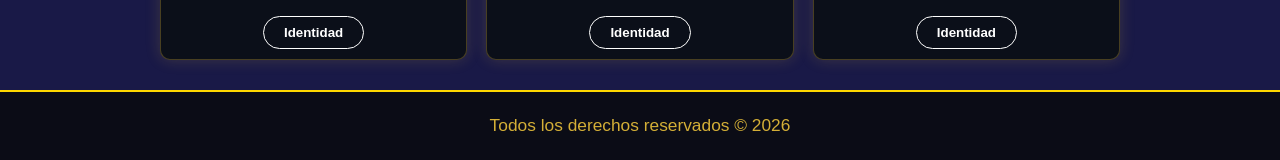
==== commit 390e8ab7: "Mejoras de diseño móvil" ====
--- a/index.html
+++ b/index.html
@@ -3,6 +3,7 @@
 <head>
     <meta charset="UTF-8">
     <meta name="viewport" content="width=device-width, initial-scale=1.0">
+    <meta name="description" content="Sitio educativo sin fines de lucro sobre Saint Seiya (Los Caballeros del Zodíaco): caballeros de Bronce, Plata y Oro, con fichas y características.">
     <title>El Mundo de los Caballeros</title>
     <link rel="stylesheet" href="css/estilos.css">
     <link rel="shortcut icon" href="img/logos/logo_nav.webp">
@@ -23,7 +24,7 @@
    <header>
     <nav>
         <a href="index.html" class="logo-nav">
-            <img src="img/logos/logo_nav.webp" alt="Logo Los Caballeros del Zodiaco"> </a>
+            <img src="img/logos/logo_nav.webp" alt="Logo Los Caballeros del Zodíaco"> </a>
         <a href="index.html">Inicio</a>
         <a href="categorias.html">Categorías</a>
         <a href="personajes.html">Personajes</a>
@@ -31,19 +32,19 @@
     </nav>
 </header>
     <main>
-        <h1>Investiga el mundo de los Caballeros</h1>
+        <h1>Investigá el mundo de los Caballeros</h1>
 
         <section class="seccion-athena">
             <!-- Imagen central de Athena añadida -->
             <div class="athena-container">
-                <img src="img/principal/athena.webp" alt="Saori Kido - Athena">
+                <img src="img/principal/athena.webp" alt="Saori Kido (Athena)">
             </div>
 
             <p>Es la diosa griega de la sabiduría y la estrategia militar. Actúa como la protectora suprema de la Tierra reencarnando
-             cada 243 años como mortal —representada en la era moderna por Saori Kido— para liderar la defensa del planeta frente a 
+             cada 243 años como mortal (representada en la era moderna por Saori Kido) para liderar la defensa del planeta frente a 
              amenazas divinas como Hades o Poseidón. <br> Ante ella, los Caballeros conforman su ejército sagrado de máxima lealtad, 
              juramentados a protegerla con sus vidas y portar las armaduras de las constelaciones para servir como su escudo y espada 
-             en batallas</p>
+             en batallas.</p>
         </section>
 
     <h2 class="titulo-personajes">Personajes destacados</h2>
@@ -81,12 +82,22 @@
             </div>
         </div>
     </div>
+    <!-- Botón flotante para volver arriba -->
+    <button type="button" class="volver-arriba" id="volver-arriba" aria-label="Volver arriba">
+        <svg viewBox="0 0 24 24" aria-hidden="true" focusable="false">
+            <path d="M12 19V5M5 12l7-7 7 7" fill="none" stroke="currentColor" stroke-width="2"
+                stroke-linecap="round" stroke-linejoin="round" />
+        </svg>
+        <span class="volver-arriba-texto">Volver arriba</span>
+    </button>
+
 <footer class="footer-sitio">
         <p>Todos los derechos reservados &COPY; 2026</p>
 </footer>
 
 <script src="js/intro.js"></script>
 <script src="js/identidad-modal.js"></script>
+<script src="js/volver-arriba.js"></script>
 
 </body>
 
--- a/css/estilos.css
+++ b/css/estilos.css
@@ -231,7 +231,7 @@
 }
 
 .seccion-athena p {
-    text-align: justify;
+    text-align: left;
     margin-bottom: 15px;
     color: #d4af37; /* Aseguramos que el texto sea perfectamente legible */
 }
@@ -394,10 +394,8 @@
 /* Fondo translúcido que cubre toda la pantalla */
 .modal-overlay {
     position: fixed;
-    top: 0;
-    left: 0;
-    width: 100vw;
-    height: 100vh;
+    inset: 0;
+    padding: 16px;
     background-color: rgba(5, 7, 13, 0.85); /* Vidrio ahumado / translúcido oscuro */
     display: flex;
     justify-content: center;
@@ -421,8 +419,11 @@
     box-shadow: 0 0 30px rgba(212, 175, 55, 0.4);
     border-radius: 12px;
     padding: 35px 30px;
-    width: 90%;
+    width: 100%;
     max-width: 500px;
+    max-height: calc(100vh - 32px);
+    max-height: calc(100dvh - 32px);
+    overflow-y: auto;
     position: relative;
     color: #ffffff;
     text-align: left;
@@ -1014,17 +1015,37 @@
 
 /* Para teléfonos celulares (hasta 768px) */
 @media (max-width: 768px) {
-    /* Ajustar la navegación para que baje en columna o se ajuste */
+    /* Nav centrada: el logo arriba y los cuatro enlaces debajo, en fila */
     nav {
-        flex-direction: column;
-        gap: 15px;
-        align-items: flex-start; /* Alinea los elementos de la nav hacia la izquierda en móviles */
-    }
-
-    /* Mantenemos el logo en la izquierda sin centrarlo */
+        flex-direction: row;
+        flex-wrap: wrap;
+        justify-content: center;
+        gap: 10px 16px;
+    }
+
     .logo-nav {
-        margin: 0; 
-        margin-left: 5px; /* Un pequeño margen para que no se pegue al borde izquierdo */
+        flex: 0 0 100%;
+        display: flex;
+        justify-content: center;
+        margin: 0 0 6px;
+    }
+
+    nav a:not(.logo-nav) {
+        font-size: 1rem;
+    }
+
+    /* El círculo del nombre deja de flotar en móvil: así no tapa el título
+       "Personajes destacados" ni el contenido de la tarjeta anterior. */
+    .Seiya h3:first-of-type,
+    .Ikki h3:first-of-type,
+    .Shaka h3:first-of-type {
+        margin-top: 0;
+    }
+
+    /* Imagen de Athena más grande, sin desbordar en pantallas angostas */
+    .athena-container img {
+        width: 100%;
+        max-width: 287px;
     }
 
     /* Apilar los personajes uno debajo del otro */
@@ -1039,7 +1060,7 @@
     }
 
     header {
-        padding: 10px 15px;
+        padding: 12px 15px 16px;
     }
 
     .grilla-cards {
@@ -1426,6 +1447,7 @@
     width: 100%;
     max-width: 620px;
     max-height: calc(100vh - 40px);
+    max-height: calc(100dvh - 40px);
     overflow-y: auto;
     padding: 28px;
     text-align: left;
@@ -1559,7 +1581,7 @@
 .modal-ficha-descripcion dd {
     color: #d4af37;
     line-height: 1.7;
-    text-align: justify;
+    text-align: left;
 }
 
 body.modal-abierto {
@@ -1590,6 +1612,7 @@
 
     .modal-ficha-tarjeta {
         max-height: calc(100vh - 24px);
+        max-height: calc(100dvh - 24px);
         padding: 22px 18px;
     }
 
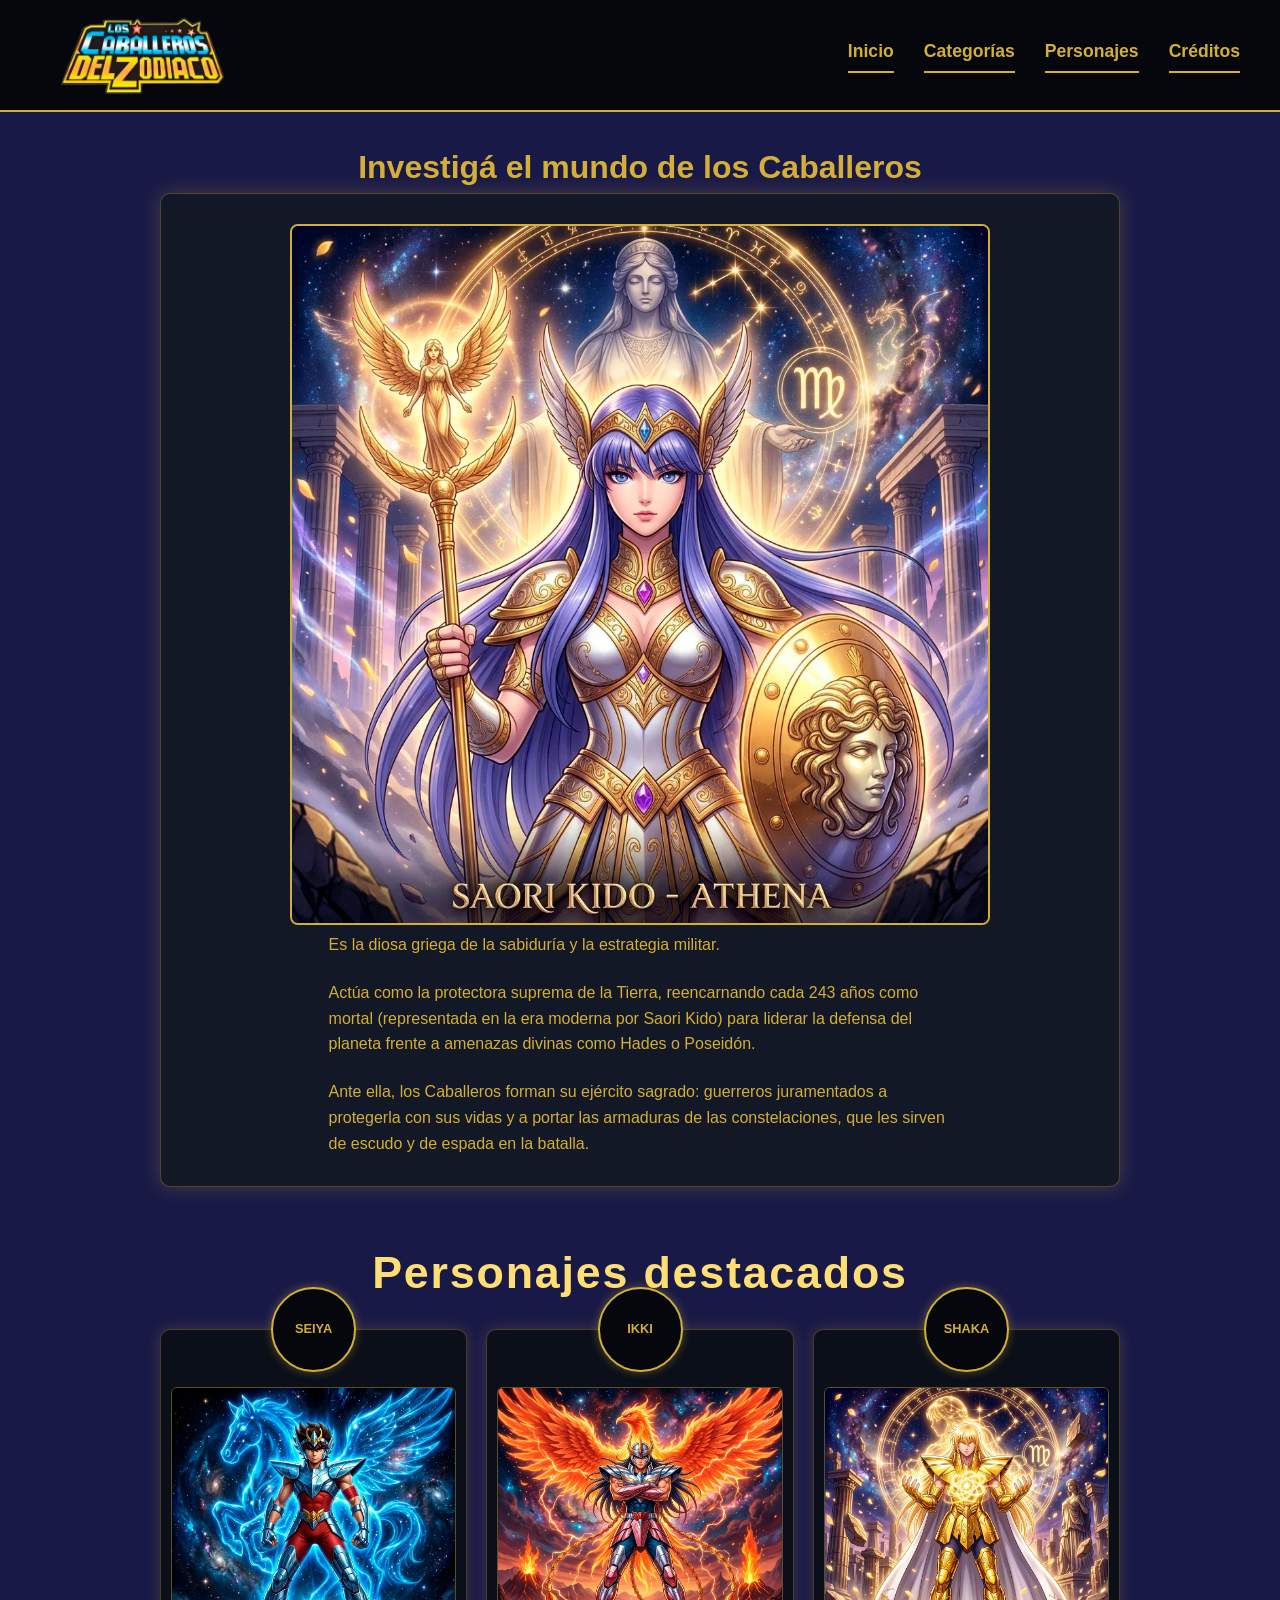
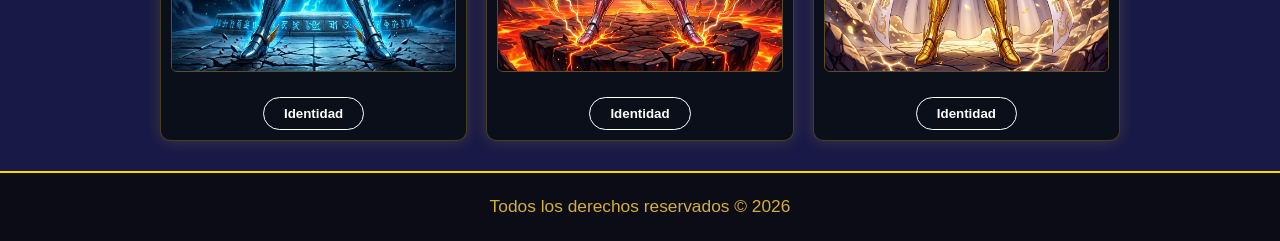
==== commit 3d27ca6b: "Ajustes de lectura: párrafos, buscador y datos de fichas" ====
--- a/index.html
+++ b/index.html
@@ -40,11 +40,13 @@
                 <img src="img/principal/athena.webp" alt="Saori Kido (Athena)">
             </div>
 
-            <p>Es la diosa griega de la sabiduría y la estrategia militar. Actúa como la protectora suprema de la Tierra reencarnando
-             cada 243 años como mortal (representada en la era moderna por Saori Kido) para liderar la defensa del planeta frente a 
-             amenazas divinas como Hades o Poseidón. <br> Ante ella, los Caballeros conforman su ejército sagrado de máxima lealtad, 
-             juramentados a protegerla con sus vidas y portar las armaduras de las constelaciones para servir como su escudo y espada 
-             en batallas.</p>
+            <p>Es la diosa griega de la sabiduría y la estrategia militar.</p>
+
+            <p>Actúa como la protectora suprema de la Tierra, reencarnando cada 243 años como mortal (representada en la era
+                moderna por Saori Kido) para liderar la defensa del planeta frente a amenazas divinas como Hades o Poseidón.</p>
+
+            <p>Ante ella, los Caballeros forman su ejército sagrado: guerreros juramentados a protegerla con sus vidas y a
+                portar las armaduras de las constelaciones, que les sirven de escudo y de espada en la batalla.</p>
         </section>
 
     <h2 class="titulo-personajes">Personajes destacados</h2>
--- a/css/estilos.css
+++ b/css/estilos.css
@@ -231,9 +231,14 @@
 }
 
 .seccion-athena p {
+    max-width: 70ch;
+    margin: 0 auto 1.4em;
     text-align: left;
-    margin-bottom: 15px;
     color: #d4af37; /* Aseguramos que el texto sea perfectamente legible */
+}
+
+.seccion-athena p:last-of-type {
+    margin-bottom: 0;
 }
 
 /* --- CONTENEDOR DE PERSONAJES DESTACADOS  --- */
@@ -824,7 +829,7 @@
 
 .categoria-texto {
     max-width: 66ch;
-    margin: 0 auto 3em; /* 3em = dos líneas de interlineado */
+    margin: 0 auto 1.2em;
     color: #d4af37;
     text-align: left;
     font-size: 1.125rem;
@@ -1160,7 +1165,7 @@
 
     .categoria-texto {
         font-size: 1.0625rem;
-        margin-bottom: 2.6em;
+        margin-bottom: 1.2em;
     }
 
     .categoria-texto:last-of-type {
@@ -1217,11 +1222,6 @@
     outline: none;
     border-color: #d4af37;
     box-shadow: 0 0 0 3px rgba(212, 175, 55, 0.2);
-}
-
-#input-buscador::placeholder {
-    color: #718096;
-    letter-spacing: 2px;
 }
 
 .btn-buscar {
